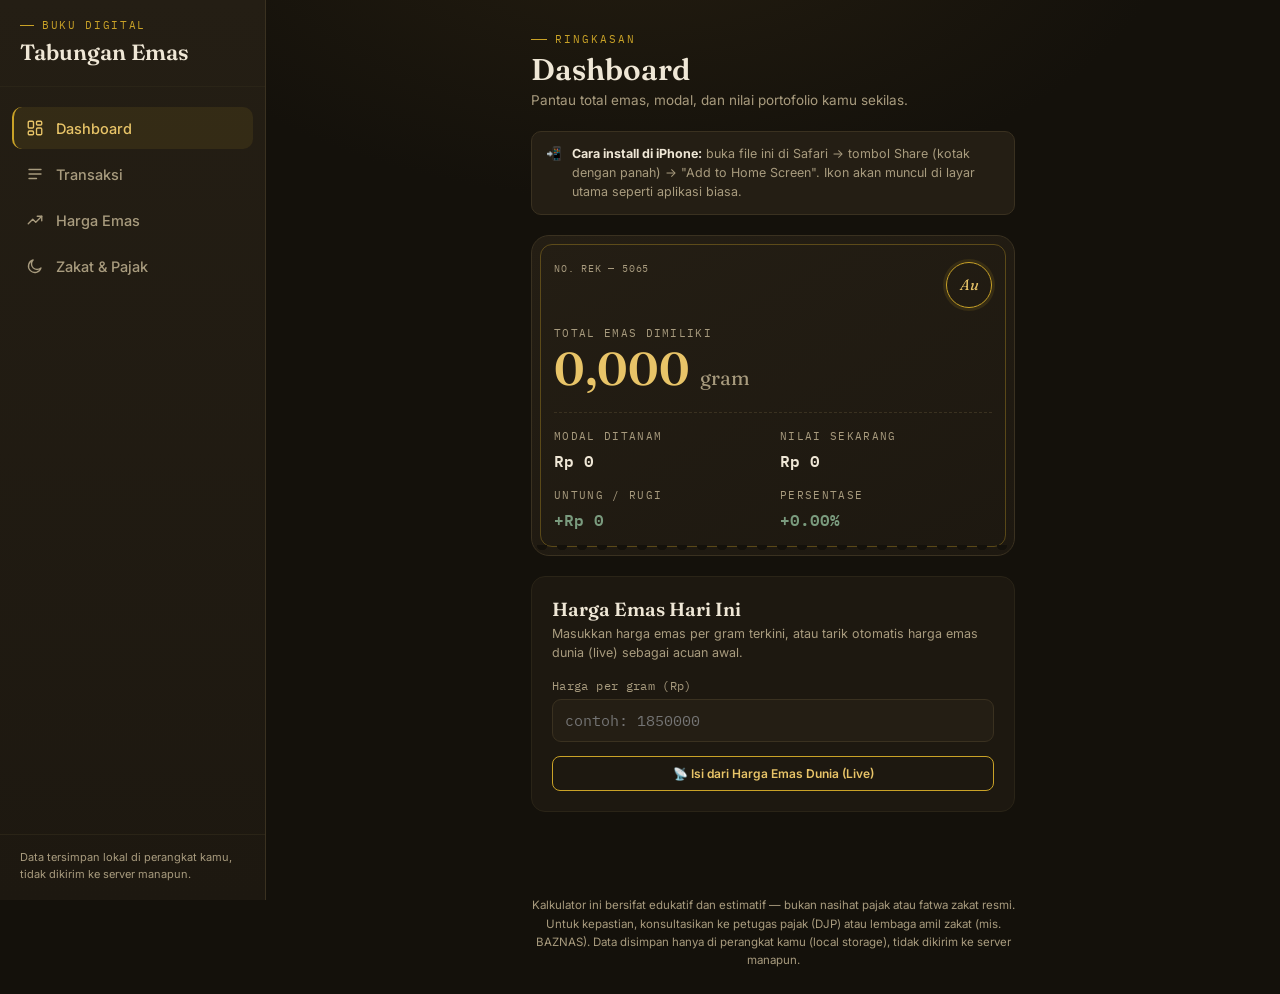
==== tabungan-emas (1).html @ e60c1286 "Add files via upload" ====
<!DOCTYPE html>
<html lang="id">
<head>
<meta charset="UTF-8">
<meta name="viewport" content="width=device-width, initial-scale=1, maximum-scale=1, viewport-fit=cover">
<meta name="apple-mobile-web-app-capable" content="yes">
<meta name="apple-mobile-web-app-status-bar-style" content="black-translucent">
<meta name="apple-mobile-web-app-title" content="Tabungan Emas">
<meta name="mobile-web-app-capable" content="yes">
<meta name="theme-color" content="#14110B">
<title>Buku Tabungan Emas</title>
<link rel="apple-touch-icon" href="data:image/svg+xml,%3Csvg xmlns='http://www.w3.org/2000/svg' viewBox='0 0 100 100'%3E%3Crect width='100' height='100' rx='22' fill='%2314110B'/%3E%3Ccircle cx='50' cy='50' r='30' fill='none' stroke='%23C9A227' stroke-width='4'/%3E%3Ctext x='50' y='60' font-size='34' text-anchor='middle' fill='%23E8C468' font-family='Georgia,serif'%3EAu%3C/text%3E%3C/svg%3E">
<link rel="preconnect" href="https://fonts.googleapis.com">
<link href="https://fonts.googleapis.com/css2?family=Fraunces:ital,opsz,wght@0,9..144,400;0,9..144,600;1,9..144,500&family=Inter:wght@400;500;600;700&family=IBM+Plex+Mono:wght@400;500;600&display=swap" rel="stylesheet">
<style>
  :root{
    --bg:#14110B;
    --bg-2:#0F0C08;
    --surface:#1D1810;
    --surface-2:#241E14;
    --border:#3A3120;
    --border-soft:#2A2417;
    --gold:#C9A227;
    --gold-bright:#E8C468;
    --ivory:#EFE7D6;
    --muted:#A89B7E;
    --green:#7A9B7E;
    --rust:#C06B4D;
    --radius:14px;
    --topbar-h:56px;
    --sidebar-w:266px;
  }
  *{box-sizing:border-box; -webkit-tap-highlight-color:transparent;}
  html,body{margin:0; padding:0;}
  body{
    background:
      radial-gradient(ellipse 900px 500px at 50% -10%, #241d10 0%, transparent 60%),
      var(--bg);
    color:var(--ivory);
    font-family:'Inter',-apple-system,sans-serif;
    min-height:100vh;
  }

  /* ---------- TOP BAR ---------- */
  .topbar{
    position:sticky; top:0; z-index:30;
    height:calc(var(--topbar-h) + env(safe-area-inset-top));
    padding-top:env(safe-area-inset-top);
    display:flex; align-items:center; gap:12px;
    padding-left:14px; padding-right:14px;
    background:rgba(20,17,11,.92);
    backdrop-filter:blur(10px);
    border-bottom:1px solid var(--border-soft);
  }
  .hamburger{
    width:38px; height:38px; border-radius:9px; border:1px solid var(--border);
    background:var(--surface); display:flex; align-items:center; justify-content:center;
    cursor:pointer; flex-shrink:0;
  }
  .hamburger svg{width:18px; height:18px; stroke:var(--gold-bright);}
  .topbar-title{font-family:'Fraunces',serif; font-weight:600; font-size:17px; color:var(--ivory);}
  .topbar-seal{
    margin-left:auto; width:30px; height:30px; border-radius:50%; border:1.5px solid var(--gold);
    display:flex; align-items:center; justify-content:center; font-family:'Fraunces',serif;
    font-style:italic; font-size:12px; color:var(--gold-bright); flex-shrink:0;
  }

  .storage-banner{
    display:none; font-size:11.5px; color:var(--rust); text-align:center; line-height:1.5;
    padding:8px 16px; background:rgba(192,107,77,.08); border-bottom:1px solid rgba(192,107,77,.25);
  }

  /* ---------- ADD TRANSACTION MODAL ---------- */
  .modal-backdrop{
    position:fixed; inset:0; background:rgba(0,0,0,.6); z-index:59;
    opacity:0; pointer-events:none; transition:opacity .25s;
  }
  .modal-backdrop.open{opacity:1; pointer-events:auto;}

  .modal-sheet{
    position:fixed; left:0; right:0; bottom:0; z-index:60; max-width:520px; margin:0 auto;
    background:linear-gradient(180deg, var(--surface-2), var(--surface));
    border:1px solid var(--border); border-bottom:none;
    border-top-left-radius:20px; border-top-right-radius:20px;
    max-height:88vh; overflow-y:auto;
    transform:translateY(100%);
    transition:transform .32s cubic-bezier(.4,0,.2,1);
    padding:8px 20px calc(22px + env(safe-area-inset-bottom));
  }
  .modal-sheet.open{transform:translateY(0);}
  .modal-handle{width:38px; height:4px; background:var(--border); border-radius:3px; margin:8px auto 14px;}
  .modal-header{display:flex; justify-content:space-between; align-items:center; margin-bottom:16px;}
  .modal-header h2{font-family:'Fraunces',serif; font-weight:600; font-size:19px; margin:0; color:var(--ivory);}
  .modal-close{
    width:32px; height:32px; border-radius:50%; border:1px solid var(--border);
    background:var(--surface); color:var(--muted); font-size:14px; cursor:pointer; flex-shrink:0;
  }

  @media(min-width:860px){
    .modal-sheet{
      left:50%; bottom:auto; top:50%; transform:translate(-50%,-45%); opacity:0; pointer-events:none;
      border-radius:18px; border-bottom:1px solid var(--border); width:480px; transition:transform .25s, opacity .25s;
    }
    .modal-sheet.open{transform:translate(-50%,-50%); opacity:1; pointer-events:auto;}
  }

  /* ---------- SIDEBAR ---------- */
  .backdrop{
    position:fixed; inset:0; background:rgba(0,0,0,.55); z-index:39;
    opacity:0; pointer-events:none; transition:opacity .25s;
  }
  .backdrop.open{opacity:1; pointer-events:auto;}

  .sidebar{
    position:fixed; top:0; bottom:0; left:0; width:var(--sidebar-w); z-index:40;
    background:linear-gradient(180deg, var(--surface-2), var(--surface));
    border-right:1px solid var(--border);
    transform:translateX(-100%);
    transition:transform .3s cubic-bezier(.4,0,.2,1);
    display:flex; flex-direction:column;
    padding-top:calc(18px + env(safe-area-inset-top));
    padding-bottom:calc(18px + env(safe-area-inset-bottom));
  }
  .sidebar.open{transform:translateX(0);}

  .sidebar-header{padding:0 20px 20px; border-bottom:1px solid var(--border-soft); margin-bottom:12px;}
  .sidebar-eyebrow{
    font-family:'IBM Plex Mono',monospace; font-size:10.5px; letter-spacing:.16em; text-transform:uppercase;
    color:var(--gold); display:flex; align-items:center; gap:8px; margin-bottom:6px;
  }
  .sidebar-eyebrow::before{content:''; width:14px; height:1px; background:var(--gold);}
  .sidebar-title{font-family:'Fraunces',serif; font-weight:600; font-size:22px; color:var(--ivory);}

  .menu{list-style:none; margin:0; padding:8px 12px; flex:1;}
  .menu-item{
    display:flex; align-items:center; gap:12px; padding:12px 12px; border-radius:10px;
    color:var(--muted); cursor:pointer; margin-bottom:4px; border-left:2px solid transparent;
    font-size:14.5px; font-weight:500;
  }
  .menu-item svg{width:18px; height:18px; stroke:currentColor; flex-shrink:0;}
  .menu-item:active{background:var(--surface);}
  .menu-item.active{
    color:var(--gold-bright); background:rgba(201,162,39,.1); border-left:2px solid var(--gold);
  }
  .sidebar-footer{padding:14px 20px 0; border-top:1px solid var(--border-soft); margin-top:8px;}
  .sidebar-footer p{font-size:11px; color:var(--muted); line-height:1.5; margin:0;}

  /* ---------- CONTENT ---------- */
  .content{max-width:520px; margin:0 auto; padding:22px 18px 60px;}
  .view{display:none;}
  .view.active{display:block; animation:fadeIn .25s ease;}
  @keyframes fadeIn{from{opacity:0; transform:translateY(4px);} to{opacity:1; transform:translateY(0);}}

  .view-eyebrow{
    font-family:'IBM Plex Mono',monospace; font-size:11px; letter-spacing:.18em; text-transform:uppercase;
    color:var(--gold); display:flex; align-items:center; gap:8px;
  }
  .view-eyebrow::before{content:''; width:16px; height:1px; background:var(--gold);}
  h1.title{
    font-family:'Fraunces',serif; font-weight:600; font-size:30px; line-height:1.08;
    margin:8px 0 4px; color:var(--ivory);
  }
  .subtitle{color:var(--muted); font-size:13.5px; margin:0 0 20px; line-height:1.5;}

  /* Certificate / signature element */
  .certificate{
    position:relative;
    background: linear-gradient(155deg, var(--surface-2), var(--surface));
    border:1px solid var(--border);
    border-radius:18px;
    padding:26px 22px 22px;
    margin-bottom:20px;
    overflow:hidden;
  }
  .certificate::before{
    content:'';
    position:absolute; inset:8px;
    border:1px solid rgba(201,162,39,.35);
    border-radius:12px;
    pointer-events:none;
  }
  .cert-perf{
    position:absolute; left:0; right:0; bottom:0; height:10px;
    background-image: radial-gradient(circle at 10px 0, var(--bg) 5px, transparent 5.5px);
    background-size: 20px 10px;
    background-repeat: repeat-x;
  }
  .cert-row{display:flex; justify-content:space-between; align-items:flex-start; gap:10px;}
  .cert-id{font-family:'IBM Plex Mono',monospace; font-size:10px; color:var(--muted); letter-spacing:.08em;}
  .cert-seal{
    width:46px; height:46px; border-radius:50%;
    border:1.5px solid var(--gold);
    display:flex; align-items:center; justify-content:center;
    font-family:'Fraunces',serif; font-style:italic; color:var(--gold-bright); font-size:15px;
    flex-shrink:0;
    box-shadow: 0 0 0 3px rgba(201,162,39,.12);
  }
  .cert-main{margin-top:18px;}
  .cert-label{font-size:11px; text-transform:uppercase; letter-spacing:.12em; color:var(--muted); font-family:'IBM Plex Mono',monospace;}
  .cert-gram{
    font-family:'Fraunces',serif; font-weight:600; font-size:46px; color:var(--gold-bright);
    line-height:1; margin:6px 0 2px;
  }
  .cert-gram span{font-size:20px; color:var(--muted); font-weight:400;}
  .cert-grid{display:grid; grid-template-columns:1fr 1fr; gap:14px; margin-top:20px; padding-top:16px; border-top:1px dashed var(--border);}
  .cert-metric .cert-label{margin-bottom:4px;}
  .cert-value{font-family:'IBM Plex Mono',monospace; font-size:16px; font-weight:600; color:var(--ivory);}
  .cert-value.pos{color:var(--green);}
  .cert-value.neg{color:var(--rust);}

  .card{
    background:var(--surface);
    border:1px solid var(--border-soft);
    border-radius:var(--radius);
    padding:20px;
    margin-bottom:16px;
  }
  .card h2{
    font-family:'Fraunces',serif; font-weight:600; font-size:19px; margin:0 0 4px; color:var(--ivory);
  }
  .card .hint{font-size:12.5px; color:var(--muted); margin:0 0 16px; line-height:1.5;}

  label{display:block; font-size:12px; color:var(--muted); margin-bottom:6px; font-family:'IBM Plex Mono',monospace; letter-spacing:.03em;}
  input[type=number], input[type=date], select{
    width:100%; background:var(--surface-2); border:1px solid var(--border);
    color:var(--ivory); padding:11px 12px; border-radius:9px; font-size:15px;
    font-family:'IBM Plex Mono',monospace; margin-bottom:14px;
  }
  input:focus, select:focus{outline:2px solid var(--gold); outline-offset:1px; border-color:var(--gold);}

  .seg{display:flex; background:var(--surface-2); border:1px solid var(--border); border-radius:9px; padding:3px; margin-bottom:14px;}
  .seg button{
    flex:1; background:transparent; border:none; color:var(--muted); padding:9px 4px;
    font-family:'Inter'; font-size:13px; font-weight:600; border-radius:6px; cursor:pointer;
  }
  .seg button.active{background:var(--gold); color:var(--bg-2);}

  .row2{display:grid; grid-template-columns:1fr 1fr; gap:12px;}

  .checkrow{display:flex; align-items:center; gap:10px; margin-bottom:12px;}
  .checkrow input[type=checkbox]{width:18px; height:18px; accent-color:var(--gold); margin:0;}
  .checkrow label{margin:0; color:var(--ivory); font-family:'Inter'; font-size:13.5px;}

  .btn{
    width:100%; background:var(--gold); color:var(--bg-2); border:none; padding:13px;
    border-radius:9px; font-weight:700; font-size:14.5px; cursor:pointer; font-family:'Inter';
    letter-spacing:.02em;
  }
  .btn:active{background:var(--gold-bright);}
  .btn-ghost{
    background:transparent; border:1px solid var(--border); color:var(--muted);
  }

  .tax-note{
    background:rgba(192,107,77,.08); border:1px solid rgba(192,107,77,.25);
    border-radius:9px; padding:10px 12px; font-size:12px; color:var(--rust); line-height:1.5; margin-top:6px;
  }

  /* Quick links (harga emas) */
  .quicklinks{display:flex; flex-wrap:wrap; gap:8px;}
  .quicklink{
    display:inline-block; text-decoration:none; font-size:12.5px; font-weight:600;
    color:var(--gold-bright); background:var(--surface-2); border:1px solid var(--border);
    padding:9px 13px; border-radius:20px;
  }
  .quicklink:active{background:var(--border);}

  /* Price board */
  .price-row{
    border:1px solid var(--border-soft); border-radius:12px; padding:14px; margin-bottom:12px;
    background:var(--surface-2);
  }
  .price-row-top{display:flex; justify-content:space-between; align-items:center; margin-bottom:12px;}
  .price-brand{font-family:'Fraunces',serif; font-weight:600; font-size:16px; color:var(--ivory);}
  .price-updated{font-size:10.5px; color:var(--muted); font-family:'IBM Plex Mono',monospace; margin-top:2px;}
  .price-del{background:none; border:none; color:var(--muted); font-size:15px; cursor:pointer; padding:2px 4px;}
  .price-grid{display:grid; grid-template-columns:1fr 1fr; gap:10px; margin-bottom:0;}
  .price-grid input{margin-bottom:0;}
  .price-actions{margin-top:10px; display:flex; gap:8px;}
  .btn-small{
    flex:1; background:transparent; border:1px solid var(--gold); color:var(--gold-bright);
    padding:9px 8px; border-radius:8px; font-size:12px; font-weight:600; cursor:pointer; font-family:'Inter';
    white-space:nowrap;
  }
  .btn-small:active{background:rgba(201,162,39,.12);}

  .live-price-row{display:flex; justify-content:space-between; align-items:center; gap:12px;}
  .live-price-value{font-family:'IBM Plex Mono',monospace; font-weight:600; font-size:24px; color:var(--gold-bright); margin:4px 0 2px;}

  /* Denomination table (Galeri24 live) */
  .denom-row{
    display:flex; justify-content:space-between; align-items:center;
    padding:11px 0; border-bottom:1px solid var(--border-soft); gap:10px;
  }
  .denom-row:last-child{border-bottom:none;}
  .denom-weight{
    font-family:'IBM Plex Mono',monospace; font-weight:600; font-size:13px; color:var(--gold-bright);
    background:var(--surface-2); border:1px solid var(--border); border-radius:7px;
    padding:5px 9px; flex-shrink:0; min-width:52px; text-align:center;
  }
  .denom-prices{flex:1; min-width:0;}
  .denom-jual{font-size:13.5px; color:var(--ivory); font-family:'IBM Plex Mono',monospace;}
  .denom-buyback{font-size:11px; color:var(--muted); font-family:'IBM Plex Mono',monospace; margin-top:1px;}
  .denom-out{font-size:12px; color:var(--muted); font-style:italic;}
  .denom-use{
    flex-shrink:0; background:transparent; border:1px solid var(--gold); color:var(--gold-bright);
    padding:7px 10px; border-radius:7px; font-size:11.5px; font-weight:600; cursor:pointer; font-family:'Inter';
  }
  .denom-use:active{background:rgba(201,162,39,.12);}

  /* Zakat */
  .nisab-bar{height:8px; background:var(--surface-2); border-radius:6px; overflow:hidden; margin:10px 0 8px; border:1px solid var(--border);}
  .nisab-fill{height:100%; background:linear-gradient(90deg, var(--gold), var(--gold-bright)); transition:width .4s;}
  .zakat-status{
    display:flex; align-items:center; gap:10px; padding:14px; border-radius:10px; margin-top:14px;
  }
  .zakat-status.due{background:rgba(122,155,126,.1); border:1px solid rgba(122,155,126,.3);}
  .zakat-status.wait{background:var(--surface-2); border:1px solid var(--border);}
  .zakat-dot{width:9px; height:9px; border-radius:50%; flex-shrink:0;}
  .zakat-status.due .zakat-dot{background:var(--green);}
  .zakat-status.wait .zakat-dot{background:var(--muted);}
  .zakat-text{font-size:13px; line-height:1.5;}
  .zakat-amount{font-family:'IBM Plex Mono',monospace; font-weight:600; color:var(--green); font-size:17px; margin-top:2px;}

  /* Pajak quick calc */
  .tax-result{
    display:flex; justify-content:space-between; align-items:center; margin-top:14px;
    padding:14px; border-radius:10px; background:var(--surface-2); border:1px solid var(--border);
  }
  .tax-result .cert-label{margin-bottom:4px;}
  .tax-result-amount{font-family:'IBM Plex Mono',monospace; font-weight:600; font-size:18px; color:var(--gold-bright);}
  .info-list{margin:0; padding-left:18px; font-size:12.5px; color:var(--muted); line-height:1.7;}

  /* History */
  .tx{display:flex; justify-content:space-between; align-items:center; padding:12px 0; border-bottom:1px solid var(--border-soft);}
  .tx:last-child{border-bottom:none;}
  .tx-left{display:flex; flex-direction:column; gap:2px;}
  .tx-type{font-size:13px; font-weight:600;}
  .tx-type.beli{color:var(--gold-bright);}
  .tx-type.jual{color:var(--rust);}
  .tx-date{font-size:11px; color:var(--muted); font-family:'IBM Plex Mono',monospace;}
  .tx-right{text-align:right; display:flex; align-items:center; gap:10px;}
  .tx-gram{font-family:'IBM Plex Mono',monospace; font-size:13.5px;}
  .tx-del{background:none; border:none; color:var(--muted); font-size:16px; cursor:pointer; padding:4px;}
  .empty{color:var(--muted); font-size:13px; text-align:center; padding:20px 0;}

  footer.legal{max-width:520px; margin:0 auto; padding:8px 18px 24px; color:var(--muted); font-size:11.5px; line-height:1.6; text-align:center;}

  .install-tip{
    display:flex; gap:10px; align-items:flex-start; background:var(--surface-2);
    border:1px solid var(--border); border-radius:10px; padding:12px 14px; margin-bottom:20px;
    font-size:12.5px; color:var(--muted); line-height:1.55;
  }
  .install-tip b{color:var(--ivory);}

  @media(min-width:860px){
    .hamburger{display:none;}
    .backdrop{display:none;}
    .sidebar{transform:translateX(0); position:sticky; top:0; height:100vh;}
    body{display:flex;}
    .app-main{flex:1; display:flex; flex-direction:column; min-width:0;}
    .topbar{display:none;}
    .content{padding-top:32px;}
  }
</style>
</head>
<body>

  <div class="backdrop" id="backdrop"></div>

  <div class="modal-backdrop" id="txModalBackdrop"></div>
  <div class="modal-sheet" id="txModal">
    <div class="modal-handle"></div>
    <div class="modal-header">
      <h2>Tambah Transaksi</h2>
      <button class="modal-close" id="btnCloseModal" aria-label="Tutup">✕</button>
    </div>
    <div class="modal-body">
      <div class="seg" id="segType">
        <button type="button" class="active" data-val="beli">Beli</button>
        <button type="button" data-val="jual">Jual</button>
      </div>

      <label for="txDate">Tanggal</label>
      <input type="date" id="txDate">

      <div class="seg" id="segMode">
        <button type="button" class="active" data-val="rupiah">Input Nominal (Rp)</button>
        <button type="button" data-val="gram">Input Gram</button>
      </div>

      <div id="modeRupiah">
        <div class="row2">
          <div>
            <label for="nominalRp">Nominal (Rp)</label>
            <input type="number" id="nominalRp" placeholder="500000" inputmode="numeric">
          </div>
          <div>
            <label for="hargaBeli1">Harga/gram (Rp)</label>
            <input type="number" id="hargaBeli1" placeholder="1850000" inputmode="numeric">
          </div>
        </div>
      </div>
      <div id="modeGram" style="display:none;">
        <div class="row2">
          <div>
            <label for="gramInput">Jumlah (gram)</label>
            <input type="number" id="gramInput" placeholder="0.5" step="0.001" inputmode="decimal">
          </div>
          <div>
            <label for="hargaBeli2">Harga/gram (Rp)</label>
            <input type="number" id="hargaBeli2" placeholder="1850000" inputmode="numeric">
          </div>
        </div>
      </div>

      <div class="checkrow">
        <input type="checkbox" id="applyTax">
        <label for="applyTax">Kenakan estimasi PPh Pasal 22 (beli emas batangan dari produsen)</label>
      </div>
      <div id="taxOptions" style="display:none;">
        <div class="seg" id="segNpwp">
          <button type="button" class="active" data-val="ya">Punya NPWP (0,25%)</button>
          <button type="button" data-val="tidak">Tanpa NPWP (0,45%)</button>
        </div>
        <div class="tax-note">Estimasi saja. PPh 22 umumnya berlaku untuk pembelian emas batangan langsung dari badan usaha produsen/penambang (mis. Antam) dan bisa dikreditkan di SPT Tahunan bila kamu wajib pajak. Aplikasi tabungan emas digital (Pegadaian, marketplace, dll) punya skema harga yang mungkin berbeda — cek syarat &amp; ketentuan penyedia masing-masing.</div>
      </div>

      <button class="btn" id="btnAdd" style="margin-top:6px;">Simpan Transaksi</button>
      <p id="formMsg" style="display:none; font-size:12px; color:var(--rust); margin:10px 0 0; text-align:center;"></p>
    </div>
  </div>

  <nav class="sidebar" id="sidebar">
    <div class="sidebar-header">
      <div class="sidebar-eyebrow">Buku Digital</div>
      <div class="sidebar-title">Tabungan Emas</div>
    </div>
    <ul class="menu" id="menu">
      <li class="menu-item active" data-view="dashboard">
        <svg viewBox="0 0 24 24" fill="none" stroke-width="1.8" stroke-linecap="round" stroke-linejoin="round"><rect x="3" y="3" width="7" height="9" rx="1.5"/><rect x="14" y="3" width="7" height="5" rx="1.5"/><rect x="14" y="12" width="7" height="9" rx="1.5"/><rect x="3" y="16" width="7" height="5" rx="1.5"/></svg>
        <span>Dashboard</span>
      </li>
      <li class="menu-item" data-view="riwayat">
        <svg viewBox="0 0 24 24" fill="none" stroke-width="1.8" stroke-linecap="round" stroke-linejoin="round"><path d="M4 6h16M4 12h16M4 18h10"/></svg>
        <span>Transaksi</span>
      </li>
      <li class="menu-item" data-view="harga">
        <svg viewBox="0 0 24 24" fill="none" stroke-width="1.8" stroke-linecap="round" stroke-linejoin="round"><path d="M3 17l6-6 4 4 8-8"/><path d="M15 7h6v6"/></svg>
        <span>Harga Emas</span>
      </li>
      <li class="menu-item" data-view="zakat">
        <svg viewBox="0 0 24 24" fill="none" stroke-width="1.8" stroke-linecap="round" stroke-linejoin="round"><path d="M20 14.5A8.5 8.5 0 1 1 9.5 4a7 7 0 0 0 10.5 10.5Z"/></svg>
        <span>Zakat &amp; Pajak</span>
      </li>
    </ul>
    <div class="sidebar-footer">
      <p>Data tersimpan lokal di perangkat kamu, tidak dikirim ke server manapun.</p>
    </div>
  </nav>

  <div class="app-main">
    <div class="topbar">
      <div class="hamburger" id="btnHamburger">
        <svg viewBox="0 0 24 24" fill="none" stroke-width="2" stroke-linecap="round"><path d="M4 7h16M4 12h16M4 17h16"/></svg>
      </div>
      <div class="topbar-title" id="topbarTitle">Dashboard</div>
      <div class="topbar-seal">Au</div>
    </div>

    <div class="storage-banner" id="storageWarning">
      ⚠️ Penyimpanan otomatis tidak tersedia di tampilan ini. Data akan hilang saat halaman ditutup — buka file lewat Safari langsung (bukan preview chat) supaya data tersimpan permanen.
    </div>

    <div class="content">

      <!-- ============ DASHBOARD ============ -->
      <section class="view active" data-view="dashboard">
        <div class="view-eyebrow">Ringkasan</div>
        <h1 class="title">Dashboard</h1>
        <p class="subtitle">Pantau total emas, modal, dan nilai portofolio kamu sekilas.</p>

        <div class="install-tip" id="installTip">
          <span>📲</span>
          <div><b>Cara install di iPhone:</b> buka file ini di Safari → tombol Share (kotak dengan panah) → "Add to Home Screen". Ikon akan muncul di layar utama seperti aplikasi biasa.</div>
        </div>

        <div class="certificate">
          <div class="cert-row">
            <div><div class="cert-id" id="certId">NO. REK — 0000</div></div>
            <div class="cert-seal">Au</div>
          </div>
          <div class="cert-main">
            <div class="cert-label">Total Emas Dimiliki</div>
            <div class="cert-gram" id="totalGram">0,000 <span>gram</span></div>
          </div>
          <div class="cert-grid">
            <div class="cert-metric">
              <div class="cert-label">Modal Ditanam</div>
              <div class="cert-value" id="totalModal">Rp 0</div>
            </div>
            <div class="cert-metric">
              <div class="cert-label">Nilai Sekarang</div>
              <div class="cert-value" id="totalNilai">Rp 0</div>
            </div>
            <div class="cert-metric">
              <div class="cert-label">Untung / Rugi</div>
              <div class="cert-value" id="untungRugi">Rp 0</div>
            </div>
            <div class="cert-metric">
              <div class="cert-label">Persentase</div>
              <div class="cert-value" id="persenUR">0%</div>
            </div>
          </div>
          <div class="cert-perf"></div>
        </div>

        <div class="card">
          <h2>Harga Emas Hari Ini</h2>
          <p class="hint">Masukkan harga emas per gram terkini, atau tarik otomatis harga emas dunia (live) sebagai acuan awal.</p>
          <label for="hargaSekarang">Harga per gram (Rp)</label>
          <input type="number" id="hargaSekarang" placeholder="contoh: 1850000" inputmode="numeric">
          <button class="btn-small" id="btnUseLiveDashboard" style="width:100%;">📡 Isi dari Harga Emas Dunia (Live)</button>
        </div>
      </section>

      <!-- ============ RIWAYAT TRANSAKSI ============ -->
      <section class="view" data-view="riwayat">
        <div class="view-eyebrow">Jejak Rekam</div>
        <h1 class="title">Transaksi</h1>
        <p class="subtitle">Semua catatan beli dan jual emas kamu, terurut dari yang terbaru.</p>

        <button class="btn" id="btnOpenAddModal" style="margin-bottom:16px;">+ Tambah Transaksi</button>

        <div class="card">
          <div id="txList"><div class="empty">Belum ada transaksi tersimpan.</div></div>
        </div>

        <button class="btn btn-ghost" id="btnReset">Hapus Semua Data</button>
      </section>

      <!-- ============ HARGA EMAS ============ -->
      <section class="view" data-view="harga">
        <div class="view-eyebrow">Pantau Pasar</div>
        <h1 class="title">Harga Emas</h1>
        <p class="subtitle">Papan harga per merek yang kamu perbarui sendiri, plus tautan cepat ke sumber resmi untuk cek angka terbaru.</p>

        <div class="install-tip" id="liveInfoTip">
          <span>📡</span>
          <div>Harga emas <b>dunia</b> (spot internasional) ditarik otomatis lewat internet dan dikonversi ke Rupiah pakai kurs terkini. Ini beda dengan harga retail Antam/UBS/Galeri24/dll yang punya tambahan ongkos cetak &amp; margin toko — jadi harga per merek di bawah tetap perlu kamu cocokkan manual dari tautan resmi.</div>
        </div>

        <div class="card">
          <h2>Harga Emas Dunia <span style="color:var(--green); font-size:11px; font-family:'IBM Plex Mono',monospace; vertical-align:middle;">● LIVE</span></h2>
          <p class="hint">Spot XAU/USD dikonversi ke Rupiah per gram, ditarik otomatis dari internet.</p>
          <div class="live-price-row">
            <div>
              <div class="cert-label">Estimasi per gram (24K)</div>
              <div class="live-price-value" id="liveSpotIdr">—</div>
              <div class="price-updated" id="liveSpotMeta">Belum ditarik</div>
            </div>
            <button class="btn-small" id="btnRefreshLive" style="flex:none; width:auto; padding:9px 14px;">🔄 Tarik Ulang</button>
          </div>
          <p id="liveSpotError" style="display:none; font-size:12px; color:var(--rust); margin-top:10px; line-height:1.5;"></p>
        </div>

        <div class="card">
          <h2>Sumber Harga Resmi</h2>
          <p class="hint">Buka di Safari untuk melihat harga retail terbaru per merek hari ini.</p>
          <div class="quicklinks">
            <a class="quicklink" href="https://www.logammulia.com/id/harga-emas-hari-ini" target="_blank" rel="noopener">Logam Mulia (Antam) ↗</a>
            <a class="quicklink" href="https://galeri24.co.id/harga-emas" target="_blank" rel="noopener">Galeri 24 &amp; UBS ↗</a>
            <a class="quicklink" href="https://lotusarchi.com/" target="_blank" rel="noopener">Lotus Archi ↗</a>
          </div>
        </div>

        <div class="card">
          <h2>Papan Harga Galeri 24 <span style="color:var(--green); font-size:11px; font-family:'IBM Plex Mono',monospace; vertical-align:middle;">● LIVE</span></h2>
          <p class="hint">Harga jual &amp; buyback per denominasi berat, ditarik otomatis dari galeri24.co.id (lewat API pihak ketiga <em>logam-mulia-api</em>, disalurkan lewat CORS proxy publik karena API tersebut belum mendukung akses langsung dari browser).</p>

          <div class="row2" style="margin-bottom:4px;">
            <div>
              <label for="galeriBrandSelect">Merek</label>
              <select id="galeriBrandSelect"></select>
            </div>
            <div style="display:flex; align-items:flex-end; gap:8px; margin-bottom:14px;">
              <button class="btn-small" id="btnRefreshGaleri" style="flex:1;">🔄 Tarik Ulang</button>
            </div>
          </div>
          <div class="price-updated" id="galeriMeta" style="margin-bottom:12px;">Belum ditarik</div>

          <div id="galeriTable"></div>
          <p id="galeriError" style="display:none; font-size:12px; color:var(--rust); margin-top:10px; line-height:1.5;"></p>
        </div>

        <div class="card">
          <h2>Merek Tambahan (Manual)</h2>
          <p class="hint">Untuk merek yang belum ada di papan live di atas. Isi harga jual &amp; buyback per gram sendiri. "Isi dari Harga Dunia" memberi angka awal dari harga spot live; "Pakai di Dashboard" memakai harga merek itu sebagai acuan nilai portofolio kamu.</p>
          <div id="priceBoard"></div>

          <div class="row2" style="margin-top:4px;">
            <div>
              <label for="newBrandName">Tambah merek lain</label>
              <input type="text" id="newBrandName" placeholder="mis. Semar, King Halim">
            </div>
            <div style="display:flex; align-items:flex-end;">
              <button class="btn btn-ghost" id="btnAddBrand" style="margin-bottom:14px;">+ Tambah</button>
            </div>
          </div>
        </div>
      </section>

      <!-- ============ ZAKAT & PAJAK ============ -->
      <section class="view" data-view="zakat">
        <div class="view-eyebrow">Kewajiban</div>
        <h1 class="title">Zakat &amp; Pajak</h1>
        <p class="subtitle">Estimasi zakat emas dan pajak pembelian, dihitung dari data tabungan kamu.</p>

        <div class="card">
          <h2>Zakat Emas</h2>
          <p class="hint">Nisab 85 gram emas murni, kadar 2,5%, wajib jika kepemilikan sudah mencapai nisab dan tersimpan genap 1 tahun (haul).</p>

          <div class="checkrow">
            <input type="checkbox" id="perhiasanDipakai">
            <label for="perhiasanDipakai">Emas ini perhiasan yang dipakai sehari-hari (bukan simpanan/investasi)</label>
          </div>

          <label>Progres menuju nisab (85 gram)</label>
          <div class="nisab-bar"><div class="nisab-fill" id="nisabFill" style="width:0%"></div></div>
          <div style="display:flex; justify-content:space-between; font-size:11.5px; color:var(--muted); font-family:'IBM Plex Mono',monospace;">
            <span id="nisabCurrent">0 g</span>
            <span>85 g</span>
          </div>

          <div class="zakat-status wait" id="zakatStatus">
            <div class="zakat-dot"></div>
            <div class="zakat-text" id="zakatText">Belum ada data transaksi.</div>
          </div>
        </div>

        <div class="card">
          <h2>Kalkulator Cepat Pajak</h2>
          <p class="hint">Estimasi PPh Pasal 22 untuk satu transaksi pembelian emas batangan, tanpa perlu menyimpannya sebagai catatan.</p>

          <label for="taxCalcNominal">Nominal pembelian (Rp)</label>
          <input type="number" id="taxCalcNominal" placeholder="1000000" inputmode="numeric">

          <div class="seg" id="segTaxCalc">
            <button type="button" class="active" data-val="ya">Punya NPWP (0,25%)</button>
            <button type="button" data-val="tidak">Tanpa NPWP (0,45%)</button>
          </div>

          <div class="tax-result">
            <div>
              <div class="cert-label">Estimasi PPh 22</div>
              <div class="tax-result-amount" id="taxCalcResult">Rp 0</div>
            </div>
          </div>

          <p class="hint" style="margin:16px 0 8px;">Beberapa hal penting seputar pajak emas:</p>
          <ul class="info-list">
            <li>PPh 22 dipungut oleh badan usaha produsen/penambang saat penjualan emas batangan.</li>
            <li>Tarif 0,25% berlaku bagi pembeli ber-NPWP, 0,45% bagi yang tidak ber-NPWP.</li>
            <li>Pajak ini umumnya bisa dikreditkan dalam SPT Tahunan bagi wajib pajak orang pribadi.</li>
            <li>Emas perhiasan dan platform tabungan emas digital dapat memiliki skema pajak berbeda.</li>
          </ul>
        </div>
      </section>

    </div>

    <footer class="legal">
      Kalkulator ini bersifat edukatif dan estimatif — bukan nasihat pajak atau fatwa zakat resmi.
      Untuk kepastian, konsultasikan ke petugas pajak (DJP) atau lembaga amil zakat (mis. BAZNAS).
      Data disimpan hanya di perangkat kamu (local storage), tidak dikirim ke server manapun.
    </footer>
  </div>

<script>
(function(){
  const $ = id => document.getElementById(id);
  const fmtRp = n => 'Rp ' + Math.round(n).toLocaleString('id-ID');
  const fmtGram = n => n.toLocaleString('id-ID',{minimumFractionDigits:3, maximumFractionDigits:3});
  const todayISO = () => new Date().toISOString().slice(0,10);

  $('txDate').value = todayISO();
  $('certId').textContent = 'NO. REK — ' + Math.floor(1000+Math.random()*9000);

  /* ---------- Sidebar / navigation ---------- */
  const menuLabels = {dashboard:'Dashboard', riwayat:'Transaksi', harga:'Harga Emas', zakat:'Zakat & Pajak'};
  const sidebar = $('sidebar');
  const backdrop = $('backdrop');

  function openSidebar(){ sidebar.classList.add('open'); backdrop.classList.add('open'); }
  function closeSidebar(){ sidebar.classList.remove('open'); backdrop.classList.remove('open'); }

  $('btnHamburger').addEventListener('click', ()=>{
    sidebar.classList.contains('open') ? closeSidebar() : openSidebar();
  });
  backdrop.addEventListener('click', closeSidebar);

  /* ---------- Add-transaction modal ---------- */
  const txModal = $('txModal');
  const txModalBackdrop = $('txModalBackdrop');

  function openTxModal(){
    txModal.classList.add('open');
    txModalBackdrop.classList.add('open');
  }
  function closeTxModal(){
    txModal.classList.remove('open');
    txModalBackdrop.classList.remove('open');
  }
  txModalBackdrop.addEventListener('click', closeTxModal);
  $('btnCloseModal').addEventListener('click', closeTxModal);
  $('btnOpenAddModal').addEventListener('click', openTxModal);

  function switchView(view){
    document.querySelectorAll('.view').forEach(v=> v.classList.toggle('active', v.dataset.view===view));
    document.querySelectorAll('.menu-item').forEach(m=> m.classList.toggle('active', m.dataset.view===view));
    $('topbarTitle').textContent = menuLabels[view] || 'Dashboard';
    closeSidebar();
    window.scrollTo(0,0);
  }
  document.querySelectorAll('.menu-item').forEach(item=>{
    item.addEventListener('click', ()=> switchView(item.dataset.view));
  });

  /* ---------- Storage (safe) ---------- */
  const STORAGE_KEY = 'emasTransactions_v1';
  let storageOK = true;

  function loadState(){
    try{
      const raw = localStorage.getItem(STORAGE_KEY);
      return raw ? JSON.parse(raw) : [];
    }catch(e){
      storageOK = false;
      return [];
    }
  }

  let state = loadState();
  let txType = 'beli';
  let mode = 'rupiah';
  let npwp = 'ya';
  let taxCalcNpwp = 'ya';

  function save(){
    try{
      localStorage.setItem(STORAGE_KEY, JSON.stringify(state));
    }catch(e){
      storageOK = false;
    }
    render();
  }

  /* ---------- Gold price board (per brand) ---------- */
  const PRICE_KEY = 'emasHargaMerek_v2';
  const defaultBrands = ['Antam', 'UBS', 'Galeri 24', 'Lotus Archi'];

  function loadPrices(){
    try{
      const raw = localStorage.getItem(PRICE_KEY);
      if(raw) return JSON.parse(raw);
    }catch(e){ storageOK = false; }
    return defaultBrands.map(nama=>({id: nama.toLowerCase().replace(/\s+/g,'-'), nama, jual:null, buyback:null, updatedAt:null}));
  }

  let prices = loadPrices();

  function savePrices(){
    try{
      localStorage.setItem(PRICE_KEY, JSON.stringify(prices));
    }catch(e){
      storageOK = false;
    }
    renderPrices();
  }

  function renderPrices(){
    const board = $('priceBoard');
    if(prices.length===0){
      board.innerHTML = '<div class="empty">Belum ada merek. Tambahkan lewat form di bawah.</div>';
      return;
    }
    board.innerHTML = prices.map(p=>`
      <div class="price-row">
        <div class="price-row-top">
          <div>
            <div class="price-brand">${p.nama}</div>
            <div class="price-updated">${p.updatedAt ? 'Diperbarui ' + new Date(p.updatedAt).toLocaleString('id-ID',{dateStyle:'medium', timeStyle:'short'}) : 'Belum pernah diperbarui'}</div>
          </div>
          <button class="price-del" data-id="${p.id}" aria-label="Hapus merek">✕</button>
        </div>
        <div class="price-grid">
          <div>
            <label>Harga Jual/gram</label>
            <input type="number" inputmode="numeric" placeholder="1850000" data-id="${p.id}" data-field="jual" value="${p.jual ?? ''}">
          </div>
          <div>
            <label>Harga Buyback/gram</label>
            <input type="number" inputmode="numeric" placeholder="1700000" data-id="${p.id}" data-field="buyback" value="${p.buyback ?? ''}">
          </div>
        </div>
        <div class="price-actions">
          <button class="btn-small" data-fill="${p.id}">Isi dari Harga Dunia</button>
          <button class="btn-small" data-use="${p.id}">Pakai di Dashboard</button>
        </div>
      </div>
    `).join('');

    board.querySelectorAll('input[data-field]').forEach(inp=>{
      inp.addEventListener('change', ()=>{
        const item = prices.find(p=> p.id === inp.dataset.id);
        if(!item) return;
        item[inp.dataset.field] = inp.value ? parseFloat(inp.value) : null;
        item.updatedAt = new Date().toISOString();
        savePrices();
      });
    });
    board.querySelectorAll('.price-del').forEach(btn=>{
      btn.addEventListener('click', ()=>{
        prices = prices.filter(p=> p.id !== btn.dataset.id);
        savePrices();
      });
    });
    board.querySelectorAll('[data-use]').forEach(btn=>{
      btn.addEventListener('click', ()=>{
        const item = prices.find(p=> p.id === btn.dataset.use);
        if(!item || !item.jual){ return; }
        $('hargaSekarang').value = item.jual;
        render();
        switchView('dashboard');
      });
    });
    board.querySelectorAll('[data-fill]').forEach(btn=>{
      btn.addEventListener('click', ()=>{
        if(!liveGold){ fetchLiveGold(()=> btn.click()); return; }
        const item = prices.find(p=> p.id === btn.dataset.fill);
        if(!item) return;
        item.jual = Math.round(liveGold.idrPerGram);
        item.updatedAt = new Date().toISOString();
        savePrices();
      });
    });
  }

  $('btnAddBrand').addEventListener('click', ()=>{
    const nameInput = $('newBrandName');
    const nama = nameInput.value.trim();
    if(!nama) return;
    const id = nama.toLowerCase().replace(/\s+/g,'-') + '-' + Date.now();
    prices.push({id, nama, jual:null, buyback:null, updatedAt:null});
    nameInput.value = '';
    savePrices();
  });

  /* ---------- Live world gold price (auto, via internet) ---------- */
  const GRAM_PER_TROY_OZ = 31.1034768;
  let liveGold = null;      // {xauUsd, usdIdr, idrPerGram, updatedAt}
  let liveFetching = false;

  function renderLiveGold(errMsg){
    const valEl = $('liveSpotIdr');
    const metaEl = $('liveSpotMeta');
    const errEl = $('liveSpotError');
    const btn = $('btnRefreshLive');
    if(!valEl) return; // view not in DOM yet, ignore

    btn.textContent = liveFetching ? 'Menarik…' : '🔄 Tarik Ulang';
    btn.disabled = liveFetching;

    if(liveGold){
      valEl.textContent = fmtRp(liveGold.idrPerGram);
      metaEl.textContent = 'Diperbarui ' + new Date(liveGold.updatedAt).toLocaleString('id-ID',{dateStyle:'medium', timeStyle:'short'}) + ' · kurs 1 USD ≈ ' + fmtRp(liveGold.usdIdr);
    } else {
      valEl.textContent = '—';
      metaEl.textContent = liveFetching ? 'Menarik data dari internet…' : 'Belum ditarik';
    }

    if(errMsg){
      errEl.textContent = errMsg;
      errEl.style.display = 'block';
    } else {
      errEl.style.display = 'none';
    }
  }

  async function fetchLiveGold(onDone){
    if(liveFetching) return;
    liveFetching = true;
    renderLiveGold();

    let xauUsd, usdIdr;
    let goldError = null, fxError = null;

    const controller = new AbortController();
    const timeout = setTimeout(()=> controller.abort(), 10000);

    try{
      const goldRes = await fetch('https://api.gold-api.com/price/XAU', {signal: controller.signal});
      if(!goldRes.ok) throw new Error('status ' + goldRes.status);
      const goldData = await goldRes.json();
      xauUsd = goldData?.price;
      if(!xauUsd) throw new Error('format tidak dikenali');
    }catch(e){
      goldError = e;
    }

    try{
      const fxRes = await fetch('https://open.er-api.com/v6/latest/USD', {signal: controller.signal});
      if(!fxRes.ok) throw new Error('status ' + fxRes.status);
      const fxData = await fxRes.json();
      usdIdr = fxData?.rates?.IDR;
      if(!usdIdr) throw new Error('format tidak dikenali');
    }catch(e){
      fxError = e;
    }

    clearTimeout(timeout);
    liveFetching = false;

    if(xauUsd && usdIdr){
      liveGold = {
        xauUsd, usdIdr,
        idrPerGram: (xauUsd / GRAM_PER_TROY_OZ) * usdIdr,
        updatedAt: new Date().toISOString()
      };
      renderLiveGold();
    } else {
      const parts = [];
      if(goldError) parts.push('harga emas (gold-api.com)');
      if(fxError) parts.push('kurs USD→IDR (open.er-api.com)');
      let msg = 'Gagal menarik ' + parts.join(' dan ') + '. ';
      if(controller.signal.aborted){
        msg = 'Waktu tunggu habis — cek koneksi internet kamu lalu tap "Tarik Ulang". ';
      } else {
        msg += 'Kemungkinan browser/koneksi kamu memblokir permintaan ke server ini (coba buka DevTools → tab Console/Network untuk detail error), atau server sedang bermasalah. ';
      }
      msg += 'Kamu tetap bisa isi harga manual di papan di bawah.';
      renderLiveGold(msg);
    }
    if(onDone) onDone();
  }

  const btnRefreshLive = $('btnRefreshLive');
  if(btnRefreshLive) btnRefreshLive.addEventListener('click', ()=> fetchLiveGold());

  const btnUseLiveDashboard = $('btnUseLiveDashboard');
  if(btnUseLiveDashboard){
    btnUseLiveDashboard.addEventListener('click', ()=>{
      if(!liveGold){
        fetchLiveGold(()=>{
          if(liveGold){ $('hargaSekarang').value = Math.round(liveGold.idrPerGram); render(); }
        });
        return;
      }
      $('hargaSekarang').value = Math.round(liveGold.idrPerGram);
      render();
    });
  }

  /* ---------- Galeri24 live price board (per denomination) ---------- */
  const GALERI_CACHE_KEY = 'emasGaleriLive_v2';
  const GALERI_BRAND_ORDER = ['GALERI 24','ANTAM','UBS','ANTAM MULIA RETRO','ANTAM NON PEGADAIAN','LOTUS ARCHI','DINAR G24'];

  function loadGaleriCache(){
    try{
      const raw = localStorage.getItem(GALERI_CACHE_KEY);
      return raw ? JSON.parse(raw) : null;
    }catch(e){ return null; }
  }
  function saveGaleriCache(){
    try{ localStorage.setItem(GALERI_CACHE_KEY, JSON.stringify(galeriLive)); }catch(e){}
  }

  let galeriLive = loadGaleriCache();
  let galeriFetching = false;
  let selectedGaleriBrand = null;

  function sortBrandNames(names){
    return names.sort((a,b)=>{
      const ia = GALERI_BRAND_ORDER.indexOf(a);
      const ib = GALERI_BRAND_ORDER.indexOf(b);
      if(ia===-1 && ib===-1) return a.localeCompare(b);
      if(ia===-1) return 1;
      if(ib===-1) return -1;
      return ia-ib;
    });
  }

  function populateGaleriBrandSelect(){
    const sel = $('galeriBrandSelect');
    if(!galeriLive || !galeriLive.brands){ sel.innerHTML = '<option>—</option>'; return; }
    const names = sortBrandNames(Object.keys(galeriLive.brands));
    if(!selectedGaleriBrand || !names.includes(selectedGaleriBrand)){
      selectedGaleriBrand = names[0];
    }
    sel.innerHTML = names.map(n=> `<option value="${n}" ${n===selectedGaleriBrand?'selected':''}>${n}</option>`).join('');
  }

  function renderGaleriTable(){
    const box = $('galeriTable');
    const metaEl = $('galeriMeta');
    const btn = $('btnRefreshGaleri');

    btn.textContent = galeriFetching ? 'Menarik…' : '🔄 Tarik Ulang';
    btn.disabled = galeriFetching;

    if(!galeriLive || !galeriLive.brands){
      box.innerHTML = '<div class="empty">Belum ada data. Tap "Tarik Ulang".</div>';
      metaEl.textContent = galeriFetching ? 'Menarik data dari internet…' : 'Belum ditarik';
      return;
    }

    metaEl.textContent = 'Data per ' + galeriLive.recordedDate + ' · ditarik ' +
      new Date(galeriLive.fetchedAt).toLocaleString('id-ID',{dateStyle:'medium', timeStyle:'short'});

    const rows = (galeriLive.brands[selectedGaleriBrand] || []).filter(r=> r.sell>0 || r.buyback>0);
    if(rows.length===0){
      box.innerHTML = '<div class="empty">Tidak ada data denominasi untuk merek ini saat ini.</div>';
      return;
    }

    box.innerHTML = rows.map(r=>{
      const canUse = r.sell>0;
      return `
        <div class="denom-row">
          <div class="denom-weight">${r.weight} g</div>
          <div class="denom-prices">
            ${r.sell>0 ? `<div class="denom-jual">${fmtRp(r.sell)}</div>` : `<div class="denom-out">Stok kosong</div>`}
            ${r.buyback>0 ? `<div class="denom-buyback">Buyback ${fmtRp(r.buyback)}</div>` : ''}
          </div>
          ${canUse ? `<button class="denom-use" data-weight="${r.weight}">Pakai</button>` : ''}
        </div>
      `;
    }).join('');

    box.querySelectorAll('.denom-use').forEach(useBtn=>{
      useBtn.addEventListener('click', ()=>{
        const w = parseFloat(useBtn.dataset.weight);
        const row = (galeriLive.brands[selectedGaleriBrand] || []).find(r=> r.weight === w);
        if(!row || !row.sell) return;
        $('hargaSekarang').value = Math.round(row.sell / row.weight);
        render();
        switchView('dashboard');
      });
    });
  }

  const GALERI_TARGET_URL = 'https://logam-mulia-api.iamutaki.workers.dev/api/prices/galeri24';
  const CORS_PROXIES = [
    (url)=> 'https://api.allorigins.win/raw?url=' + encodeURIComponent(url),
    (url)=> 'https://api.codetabs.com/v1/proxy/?quest=' + encodeURIComponent(url)
  ];

  async function fetchJsonViaProxies(targetUrl, signal){
    let lastErr;
    for(const buildUrl of CORS_PROXIES){
      try{
        const res = await fetch(buildUrl(targetUrl), {signal});
        if(!res.ok) throw new Error('status ' + res.status);
        return await res.json();
      }catch(e){
        lastErr = e;
      }
    }
    throw lastErr || new Error('Semua proxy gagal');
  }

  async function fetchGaleriLive(){
    if(galeriFetching) return;
    galeriFetching = true;
    renderGaleriTable();

    const errEl = $('galeriError');
    try{
      const controller = new AbortController();
      const timeout = setTimeout(()=> controller.abort(), 15000);
      const json = await fetchJsonViaProxies(GALERI_TARGET_URL, controller.signal);
      clearTimeout(timeout);
      if(!json.success || !Array.isArray(json.data)) throw new Error('format tidak dikenali');

      const brands = {};
      let recordedDate = '';
      json.data.forEach(item=>{
        const name = item.materialType;
        if(!brands[name]) brands[name] = [];
        brands[name].push({weight: item.weight, sell: item.sellPrice, buyback: item.buybackPrice});
        recordedDate = item.recordedDate || recordedDate;
      });
      Object.keys(brands).forEach(k=> brands[k].sort((a,b)=> a.weight-b.weight));

      galeriLive = {brands, recordedDate, fetchedAt: new Date().toISOString()};
      saveGaleriCache();
      errEl.style.display = 'none';
    }catch(e){
      const msg = e.name === 'AbortError'
        ? 'Waktu tunggu habis — cek koneksi internet, lalu tap "Tarik Ulang" lagi.'
        : 'Server sumber data atau proxy-nya sedang sibuk/dibatasi. ' + (galeriLive ? 'Menampilkan data tersimpan terakhir — coba "Tarik Ulang" beberapa saat lagi.' : 'Coba lagi dalam beberapa menit, atau isi manual di kartu bawah.');
      errEl.textContent = msg;
      errEl.style.display = 'block';
    }

    galeriFetching = false;
    populateGaleriBrandSelect();
    renderGaleriTable();
  }

  $('galeriBrandSelect').addEventListener('change', (e)=>{
    selectedGaleriBrand = e.target.value;
    renderGaleriTable();
  });
  $('btnRefreshGaleri').addEventListener('click', fetchGaleriLive);

  function seg(id, onChange){
    const el = $(id);
    el.querySelectorAll('button').forEach(btn=>{
      btn.addEventListener('click', ()=>{
        el.querySelectorAll('button').forEach(b=>b.classList.remove('active'));
        btn.classList.add('active');
        onChange(btn.dataset.val);
      });
    });
  }
  seg('segType', v=> txType = v);
  seg('segMode', v=>{
    mode = v;
    $('modeRupiah').style.display = v==='rupiah' ? 'block':'none';
    $('modeGram').style.display = v==='gram' ? 'block':'none';
  });
  seg('segNpwp', v=> npwp = v);
  seg('segTaxCalc', v=>{ taxCalcNpwp = v; renderTaxCalc(); });

  $('applyTax').addEventListener('change', e=>{
    $('taxOptions').style.display = e.target.checked ? 'block':'none';
  });

  function showFormMsg(msg){
    const el = $('formMsg');
    el.textContent = msg;
    el.style.display = msg ? 'block' : 'none';
  }

  $('btnAdd').addEventListener('click', ()=>{
    showFormMsg('');
    const date = $('txDate').value || todayISO();
    let gram, hargaPerGram, nominal;

    if(mode==='rupiah'){
      nominal = parseFloat($('nominalRp').value);
      hargaPerGram = parseFloat($('hargaBeli1').value);
      if(!nominal || !hargaPerGram){ showFormMsg('Isi nominal dan harga per gram dulu ya.'); return; }
      gram = nominal / hargaPerGram;
    } else {
      gram = parseFloat($('gramInput').value);
      hargaPerGram = parseFloat($('hargaBeli2').value);
      if(!gram || !hargaPerGram){ showFormMsg('Isi jumlah gram dan harga per gram dulu ya.'); return; }
      nominal = gram * hargaPerGram;
    }

    let taxAmount = 0, taxRate = 0;
    if($('applyTax').checked && txType==='beli'){
      taxRate = npwp==='ya' ? 0.0025 : 0.0045;
      taxAmount = nominal * taxRate;
    }

    state.push({
      id: Date.now(),
      date, type: txType, gram, hargaPerGram, nominal,
      taxRate, taxAmount
    });
    state.sort((a,b)=> new Date(a.date) - new Date(b.date));
    save();

    $('nominalRp').value=''; $('gramInput').value='';
    closeTxModal();
    switchView('riwayat');
  });

  let resetArmed = false;
  const btnReset = $('btnReset');
  btnReset.addEventListener('click', ()=>{
    if(!resetArmed){
      resetArmed = true;
      btnReset.textContent = 'Yakin? Tap sekali lagi untuk hapus';
      btnReset.style.color = 'var(--rust)';
      btnReset.style.borderColor = 'var(--rust)';
      setTimeout(()=>{
        resetArmed = false;
        btnReset.textContent = 'Hapus Semua Data';
        btnReset.style.color = '';
        btnReset.style.borderColor = '';
      }, 3000);
      return;
    }
    resetArmed = false;
    btnReset.textContent = 'Hapus Semua Data';
    btnReset.style.color = '';
    btnReset.style.borderColor = '';
    state = [];
    save();
  });

  function computeTotals(){
    let totalGram=0, totalModal=0;
    state.forEach(t=>{
      if(t.type==='beli'){ totalGram += t.gram; totalModal += t.nominal + t.taxAmount; }
      else { totalGram -= t.gram; totalModal -= t.nominal; }
    });
    return {totalGram: Math.max(totalGram,0), totalModal: Math.max(totalModal,0)};
  }

  function renderTaxCalc(){
    const nominal = parseFloat($('taxCalcNominal').value) || 0;
    const rate = taxCalcNpwp==='ya' ? 0.0025 : 0.0045;
    $('taxCalcResult').textContent = fmtRp(nominal * rate);
  }
  $('taxCalcNominal').addEventListener('input', renderTaxCalc);

  function render(){
    const harga = parseFloat($('hargaSekarang').value) || 0;
    const {totalGram, totalModal} = computeTotals();
    const nilaiSekarang = totalGram * harga;
    const untungRugi = nilaiSekarang - totalModal;
    const persen = totalModal>0 ? (untungRugi/totalModal*100) : 0;

    $('totalGram').innerHTML = fmtGram(totalGram) + ' <span>gram</span>';
    $('totalModal').textContent = fmtRp(totalModal);
    $('totalNilai').textContent = fmtRp(nilaiSekarang);
    const urEl = $('untungRugi'); const pEl = $('persenUR');
    urEl.textContent = (untungRugi>=0?'+':'') + fmtRp(untungRugi);
    pEl.textContent = (persen>=0?'+':'') + persen.toFixed(2) + '%';
    [urEl,pEl].forEach(el=>{
      el.classList.remove('pos','neg');
      el.classList.add(untungRugi>=0 ? 'pos':'neg');
    });

    // Zakat
    const nisabGram = 85;
    const pct = Math.min(totalGram/nisabGram*100, 100);
    $('nisabFill').style.width = pct+'%';
    $('nisabCurrent').textContent = fmtGram(totalGram)+' g';

    const statusEl = $('zakatStatus'); const textEl = $('zakatText');
    const isPerhiasan = $('perhiasanDipakai').checked;

    if(state.length===0){
      statusEl.className='zakat-status wait';
      textEl.innerHTML = 'Belum ada data transaksi.';
    } else {
      const firstDate = new Date(state.find(t=>t.type==='beli')?.date || state[0].date);
      const days = Math.floor((new Date() - firstDate) / 86400000);
      const haulDone = days >= 354;

      if(isPerhiasan){
        statusEl.className='zakat-status wait';
        textEl.innerHTML = 'Ditandai sebagai perhiasan yang dipakai. Sebagian ulama tidak mewajibkan zakat untuk perhiasan yang dipakai wajar sehari-hari — namun ini termasuk masalah khilafiyah. Disarankan konsultasi ke ustadz/lembaga amil zakat terpercaya.';
      } else if(totalGram >= nisabGram && haulDone){
        const zakatAmount = nilaiSekarang * 0.025;
        statusEl.className='zakat-status due';
        textEl.innerHTML = 'Sudah mencapai nisab &amp; haul (' + days + ' hari sejak simpanan pertama). Estimasi zakat wajib (2,5%):<div class="zakat-amount">' + fmtRp(zakatAmount) + '</div>';
      } else if(totalGram >= nisabGram){
        statusEl.className='zakat-status wait';
        textEl.innerHTML = 'Sudah mencapai nisab (85 gram), tapi haul (1 tahun kepemilikan) belum genap. Baru ' + days + ' dari ~354 hari.';
      } else {
        statusEl.className='zakat-status wait';
        textEl.innerHTML = 'Belum mencapai nisab 85 gram. Kurang ' + fmtGram(nisabGram-totalGram) + ' gram lagi.';
      }
    }

    // History
    const listEl = $('txList');
    if(state.length===0){
      listEl.innerHTML = '<div class="empty">Belum ada transaksi tersimpan.</div>';
    } else {
      listEl.innerHTML = [...state].reverse().map(t=>`
        <div class="tx">
          <div class="tx-left">
            <span class="tx-type ${t.type}">${t.type==='beli'?'Beli':'Jual'}</span>
            <span class="tx-date">${new Date(t.date).toLocaleDateString('id-ID',{day:'2-digit',month:'short',year:'numeric'})} · ${fmtRp(t.hargaPerGram)}/g${t.taxAmount>0?' · pajak '+fmtRp(t.taxAmount):''}</span>
          </div>
          <div class="tx-right">
            <span class="tx-gram">${fmtGram(t.gram)} g</span>
            <button class="tx-del" data-id="${t.id}">✕</button>
          </div>
        </div>
      `).join('');
      listEl.querySelectorAll('.tx-del').forEach(btn=>{
        btn.addEventListener('click', ()=>{
          state = state.filter(t=> t.id !== parseInt(btn.dataset.id));
          save();
        });
      });
    }
  }

  $('hargaSekarang').addEventListener('input', render);
  $('perhiasanDipakai').addEventListener('change', render);

  render();
  renderTaxCalc();
  renderPrices();
  renderLiveGold();
  fetchLiveGold();
  populateGaleriBrandSelect();
  renderGaleriTable();
  fetchGaleriLive();

  if(!storageOK){
    $('storageWarning').style.display = 'block';
  }

  try{
    if(window.navigator.standalone){ $('installTip').style.display='none'; }
  }catch(e){}
})();
</script>
</body>
</html>
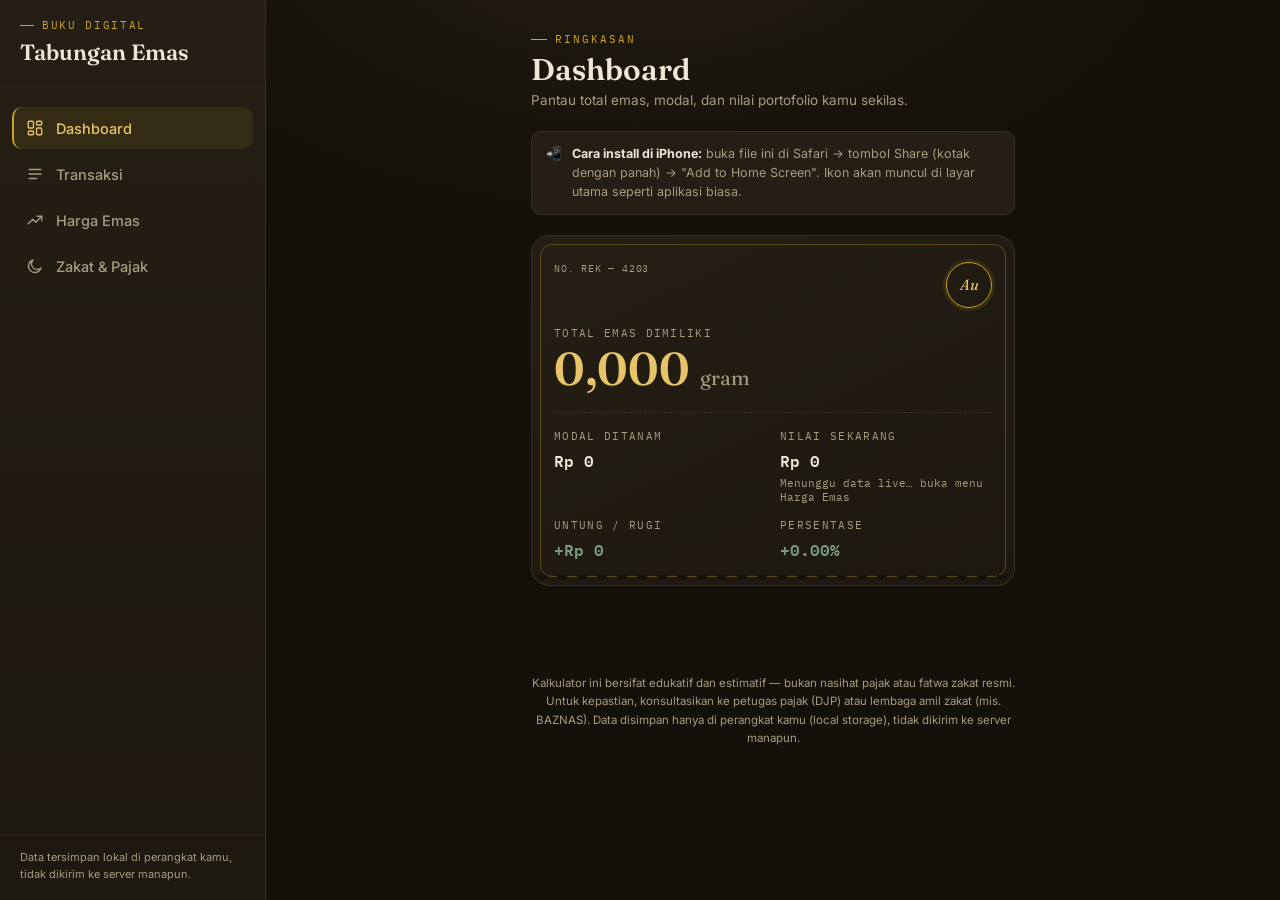
==== commit e6311ca9: "Add files via upload" ====
--- a/tabungan-emas (1).html
+++ b/tabungan-emas (1).html
@@ -256,26 +256,8 @@
     border-radius:9px; padding:10px 12px; font-size:12px; color:var(--rust); line-height:1.5; margin-top:6px;
   }
 
-  /* Quick links (harga emas) */
-  .quicklinks{display:flex; flex-wrap:wrap; gap:8px;}
-  .quicklink{
-    display:inline-block; text-decoration:none; font-size:12.5px; font-weight:600;
-    color:var(--gold-bright); background:var(--surface-2); border:1px solid var(--border);
-    padding:9px 13px; border-radius:20px;
-  }
-  .quicklink:active{background:var(--border);}
-
   /* Price board */
-  .price-row{
-    border:1px solid var(--border-soft); border-radius:12px; padding:14px; margin-bottom:12px;
-    background:var(--surface-2);
-  }
-  .price-row-top{display:flex; justify-content:space-between; align-items:center; margin-bottom:12px;}
-  .price-brand{font-family:'Fraunces',serif; font-weight:600; font-size:16px; color:var(--ivory);}
   .price-updated{font-size:10.5px; color:var(--muted); font-family:'IBM Plex Mono',monospace; margin-top:2px;}
-  .price-del{background:none; border:none; color:var(--muted); font-size:15px; cursor:pointer; padding:2px 4px;}
-  .price-grid{display:grid; grid-template-columns:1fr 1fr; gap:10px; margin-bottom:0;}
-  .price-grid input{margin-bottom:0;}
   .price-actions{margin-top:10px; display:flex; gap:8px;}
   .btn-small{
     flex:1; background:transparent; border:1px solid var(--gold); color:var(--gold-bright);
@@ -381,38 +363,27 @@
         <button type="button" data-val="jual">Jual</button>
       </div>
 
+      <label for="txBrandSelect">Merek Emas</label>
+      <select id="txBrandSelect">
+        <option value="manual">Manual (isi sendiri)</option>
+      </select>
+
       <label for="txDate">Tanggal</label>
       <input type="date" id="txDate">
 
-      <div class="seg" id="segMode">
-        <button type="button" class="active" data-val="rupiah">Input Nominal (Rp)</button>
-        <button type="button" data-val="gram">Input Gram</button>
-      </div>
-
-      <div id="modeRupiah">
-        <div class="row2">
-          <div>
-            <label for="nominalRp">Nominal (Rp)</label>
-            <input type="number" id="nominalRp" placeholder="500000" inputmode="numeric">
-          </div>
-          <div>
-            <label for="hargaBeli1">Harga/gram (Rp)</label>
-            <input type="number" id="hargaBeli1" placeholder="1850000" inputmode="numeric">
-          </div>
+      <div class="row2">
+        <div>
+          <label for="gramInput" id="gramLabel">Jumlah (gram)</label>
+          <input type="number" id="gramInput" placeholder="0.5" step="0.001" inputmode="decimal">
+          <select id="gramSelect" style="display:none;"></select>
+        </div>
+        <div>
+          <label for="hargaPerGram">Harga/gram (Rp)</label>
+          <input type="text" id="hargaPerGram" placeholder="1.850.000" inputmode="numeric">
         </div>
       </div>
-      <div id="modeGram" style="display:none;">
-        <div class="row2">
-          <div>
-            <label for="gramInput">Jumlah (gram)</label>
-            <input type="number" id="gramInput" placeholder="0.5" step="0.001" inputmode="decimal">
-          </div>
-          <div>
-            <label for="hargaBeli2">Harga/gram (Rp)</label>
-            <input type="number" id="hargaBeli2" placeholder="1850000" inputmode="numeric">
-          </div>
-        </div>
-      </div>
+      <p id="txHargaNote" style="display:none; font-size:11.5px; color:var(--muted); margin:-8px 0 14px; line-height:1.5;"></p>
+      <p id="txTotalPreview" style="display:none; font-size:13px; color:var(--gold-bright); margin:-8px 0 16px; font-family:'IBM Plex Mono',monospace;"></p>
 
       <div class="checkrow">
         <input type="checkbox" id="applyTax">
@@ -502,6 +473,7 @@
             <div class="cert-metric">
               <div class="cert-label">Nilai Sekarang</div>
               <div class="cert-value" id="totalNilai">Rp 0</div>
+              <div class="price-updated" id="nilaiSekarangSource">Menunggu data live…</div>
             </div>
             <div class="cert-metric">
               <div class="cert-label">Untung / Rugi</div>
@@ -513,14 +485,6 @@
             </div>
           </div>
           <div class="cert-perf"></div>
-        </div>
-
-        <div class="card">
-          <h2>Harga Emas Hari Ini</h2>
-          <p class="hint">Masukkan harga emas per gram terkini, atau tarik otomatis harga emas dunia (live) sebagai acuan awal.</p>
-          <label for="hargaSekarang">Harga per gram (Rp)</label>
-          <input type="number" id="hargaSekarang" placeholder="contoh: 1850000" inputmode="numeric">
-          <button class="btn-small" id="btnUseLiveDashboard" style="width:100%;">📡 Isi dari Harga Emas Dunia (Live)</button>
         </div>
       </section>
 
@@ -565,16 +529,6 @@
         </div>
 
         <div class="card">
-          <h2>Sumber Harga Resmi</h2>
-          <p class="hint">Buka di Safari untuk melihat harga retail terbaru per merek hari ini.</p>
-          <div class="quicklinks">
-            <a class="quicklink" href="https://www.logammulia.com/id/harga-emas-hari-ini" target="_blank" rel="noopener">Logam Mulia (Antam) ↗</a>
-            <a class="quicklink" href="https://galeri24.co.id/harga-emas" target="_blank" rel="noopener">Galeri 24 &amp; UBS ↗</a>
-            <a class="quicklink" href="https://lotusarchi.com/" target="_blank" rel="noopener">Lotus Archi ↗</a>
-          </div>
-        </div>
-
-        <div class="card">
           <h2>Papan Harga Galeri 24 <span style="color:var(--green); font-size:11px; font-family:'IBM Plex Mono',monospace; vertical-align:middle;">● LIVE</span></h2>
           <p class="hint">Harga jual &amp; buyback per denominasi berat, ditarik otomatis dari galeri24.co.id (lewat API pihak ketiga <em>logam-mulia-api</em>, disalurkan lewat CORS proxy publik karena API tersebut belum mendukung akses langsung dari browser).</p>
 
@@ -592,22 +546,6 @@
           <div id="galeriTable"></div>
           <p id="galeriError" style="display:none; font-size:12px; color:var(--rust); margin-top:10px; line-height:1.5;"></p>
         </div>
-
-        <div class="card">
-          <h2>Merek Tambahan (Manual)</h2>
-          <p class="hint">Untuk merek yang belum ada di papan live di atas. Isi harga jual &amp; buyback per gram sendiri. "Isi dari Harga Dunia" memberi angka awal dari harga spot live; "Pakai di Dashboard" memakai harga merek itu sebagai acuan nilai portofolio kamu.</p>
-          <div id="priceBoard"></div>
-
-          <div class="row2" style="margin-top:4px;">
-            <div>
-              <label for="newBrandName">Tambah merek lain</label>
-              <input type="text" id="newBrandName" placeholder="mis. Semar, King Halim">
-            </div>
-            <div style="display:flex; align-items:flex-end;">
-              <button class="btn btn-ghost" id="btnAddBrand" style="margin-bottom:14px;">+ Tambah</button>
-            </div>
-          </div>
-        </div>
       </section>
 
       <!-- ============ ZAKAT & PAJAK ============ -->
@@ -643,7 +581,7 @@
           <p class="hint">Estimasi PPh Pasal 22 untuk satu transaksi pembelian emas batangan, tanpa perlu menyimpannya sebagai catatan.</p>
 
           <label for="taxCalcNominal">Nominal pembelian (Rp)</label>
-          <input type="number" id="taxCalcNominal" placeholder="1000000" inputmode="numeric">
+          <input type="text" id="taxCalcNominal" placeholder="1.000.000" inputmode="numeric">
 
           <div class="seg" id="segTaxCalc">
             <button type="button" class="active" data-val="ya">Punya NPWP (0,25%)</button>
@@ -683,6 +621,28 @@
   const fmtGram = n => n.toLocaleString('id-ID',{minimumFractionDigits:3, maximumFractionDigits:3});
   const todayISO = () => new Date().toISOString().slice(0,10);
 
+  function parseRupiah(str){
+    if(!str) return 0;
+    const digits = String(str).replace(/[^0-9]/g, '');
+    return digits ? parseInt(digits, 10) : 0;
+  }
+  function getRupiahValue(id){
+    return parseRupiah($(id).value);
+  }
+  function setRupiahValue(id, num){
+    $(id).value = num ? Math.round(num).toLocaleString('id-ID') : '';
+  }
+  function attachRupiahFormatting(id){
+    const el = $(id);
+    el.addEventListener('input', ()=>{
+      const cursorFromEnd = el.value.length - el.selectionStart;
+      const raw = parseRupiah(el.value);
+      el.value = raw ? raw.toLocaleString('id-ID') : '';
+      const newPos = Math.max(el.value.length - cursorFromEnd, 0);
+      el.setSelectionRange(newPos, newPos);
+    });
+  }
+
   $('txDate').value = todayISO();
   $('certId').textContent = 'NO. REK — ' + Math.floor(1000+Math.random()*9000);
 
@@ -742,7 +702,6 @@
 
   let state = loadState();
   let txType = 'beli';
-  let mode = 'rupiah';
   let npwp = 'ya';
   let taxCalcNpwp = 'ya';
 
@@ -754,107 +713,6 @@
     }
     render();
   }
-
-  /* ---------- Gold price board (per brand) ---------- */
-  const PRICE_KEY = 'emasHargaMerek_v2';
-  const defaultBrands = ['Antam', 'UBS', 'Galeri 24', 'Lotus Archi'];
-
-  function loadPrices(){
-    try{
-      const raw = localStorage.getItem(PRICE_KEY);
-      if(raw) return JSON.parse(raw);
-    }catch(e){ storageOK = false; }
-    return defaultBrands.map(nama=>({id: nama.toLowerCase().replace(/\s+/g,'-'), nama, jual:null, buyback:null, updatedAt:null}));
-  }
-
-  let prices = loadPrices();
-
-  function savePrices(){
-    try{
-      localStorage.setItem(PRICE_KEY, JSON.stringify(prices));
-    }catch(e){
-      storageOK = false;
-    }
-    renderPrices();
-  }
-
-  function renderPrices(){
-    const board = $('priceBoard');
-    if(prices.length===0){
-      board.innerHTML = '<div class="empty">Belum ada merek. Tambahkan lewat form di bawah.</div>';
-      return;
-    }
-    board.innerHTML = prices.map(p=>`
-      <div class="price-row">
-        <div class="price-row-top">
-          <div>
-            <div class="price-brand">${p.nama}</div>
-            <div class="price-updated">${p.updatedAt ? 'Diperbarui ' + new Date(p.updatedAt).toLocaleString('id-ID',{dateStyle:'medium', timeStyle:'short'}) : 'Belum pernah diperbarui'}</div>
-          </div>
-          <button class="price-del" data-id="${p.id}" aria-label="Hapus merek">✕</button>
-        </div>
-        <div class="price-grid">
-          <div>
-            <label>Harga Jual/gram</label>
-            <input type="number" inputmode="numeric" placeholder="1850000" data-id="${p.id}" data-field="jual" value="${p.jual ?? ''}">
-          </div>
-          <div>
-            <label>Harga Buyback/gram</label>
-            <input type="number" inputmode="numeric" placeholder="1700000" data-id="${p.id}" data-field="buyback" value="${p.buyback ?? ''}">
-          </div>
-        </div>
-        <div class="price-actions">
-          <button class="btn-small" data-fill="${p.id}">Isi dari Harga Dunia</button>
-          <button class="btn-small" data-use="${p.id}">Pakai di Dashboard</button>
-        </div>
-      </div>
-    `).join('');
-
-    board.querySelectorAll('input[data-field]').forEach(inp=>{
-      inp.addEventListener('change', ()=>{
-        const item = prices.find(p=> p.id === inp.dataset.id);
-        if(!item) return;
-        item[inp.dataset.field] = inp.value ? parseFloat(inp.value) : null;
-        item.updatedAt = new Date().toISOString();
-        savePrices();
-      });
-    });
-    board.querySelectorAll('.price-del').forEach(btn=>{
-      btn.addEventListener('click', ()=>{
-        prices = prices.filter(p=> p.id !== btn.dataset.id);
-        savePrices();
-      });
-    });
-    board.querySelectorAll('[data-use]').forEach(btn=>{
-      btn.addEventListener('click', ()=>{
-        const item = prices.find(p=> p.id === btn.dataset.use);
-        if(!item || !item.jual){ return; }
-        $('hargaSekarang').value = item.jual;
-        render();
-        switchView('dashboard');
-      });
-    });
-    board.querySelectorAll('[data-fill]').forEach(btn=>{
-      btn.addEventListener('click', ()=>{
-        if(!liveGold){ fetchLiveGold(()=> btn.click()); return; }
-        const item = prices.find(p=> p.id === btn.dataset.fill);
-        if(!item) return;
-        item.jual = Math.round(liveGold.idrPerGram);
-        item.updatedAt = new Date().toISOString();
-        savePrices();
-      });
-    });
-  }
-
-  $('btnAddBrand').addEventListener('click', ()=>{
-    const nameInput = $('newBrandName');
-    const nama = nameInput.value.trim();
-    if(!nama) return;
-    const id = nama.toLowerCase().replace(/\s+/g,'-') + '-' + Date.now();
-    prices.push({id, nama, jual:null, buyback:null, updatedAt:null});
-    nameInput.value = '';
-    savePrices();
-  });
 
   /* ---------- Live world gold price (auto, via internet) ---------- */
   const GRAM_PER_TROY_OZ = 31.1034768;
@@ -947,18 +805,60 @@
   const btnRefreshLive = $('btnRefreshLive');
   if(btnRefreshLive) btnRefreshLive.addEventListener('click', ()=> fetchLiveGold());
 
-  const btnUseLiveDashboard = $('btnUseLiveDashboard');
-  if(btnUseLiveDashboard){
-    btnUseLiveDashboard.addEventListener('click', ()=>{
-      if(!liveGold){
-        fetchLiveGold(()=>{
-          if(liveGold){ $('hargaSekarang').value = Math.round(liveGold.idrPerGram); render(); }
-        });
-        return;
+  /* ---------- Dashboard valuation reference (brand + weight from Galeri24 board) ---------- */
+  const DASHBOARD_REF_KEY = 'emasDashboardRef_v1';
+
+  function loadDashboardRef(){
+    try{
+      const raw = localStorage.getItem(DASHBOARD_REF_KEY);
+      if(raw) return JSON.parse(raw);
+    }catch(e){}
+    return { brand: 'GALERI 24', weight: 1 };
+  }
+  let dashboardRef = loadDashboardRef();
+
+  function setDashboardRef(brand, weight){
+    dashboardRef = { brand, weight };
+    try{ localStorage.setItem(DASHBOARD_REF_KEY, JSON.stringify(dashboardRef)); }catch(e){}
+  }
+
+  function getReferenceGaleriPrice(){
+    if(!galeriLive || !galeriLive.brands) return null;
+
+    const tryBrand = (brandName, weight)=>{
+      const data = galeriLive.brands[brandName];
+      if(!data) return null;
+      const row = data.find(r=> r.weight === weight && r.sell > 0);
+      return row ? row : null;
+    };
+
+    let row = tryBrand(dashboardRef.brand, dashboardRef.weight);
+    let brandUsed = dashboardRef.brand, weightUsed = dashboardRef.weight;
+
+    // fallback: same brand, any weight with stock
+    if(!row && galeriLive.brands[dashboardRef.brand]){
+      const withStock = galeriLive.brands[dashboardRef.brand].filter(r=> r.sell>0);
+      if(withStock.length){ row = withStock[0]; weightUsed = row.weight; }
+    }
+    // fallback: default GALERI 24 @1g
+    if(!row){
+      row = tryBrand('GALERI 24', 1);
+      if(row){ brandUsed = 'GALERI 24'; weightUsed = 1; }
+    }
+    // fallback: any brand/weight with stock at all
+    if(!row){
+      for(const [name, data] of Object.entries(galeriLive.brands)){
+        const withStock = data.filter(r=> r.sell>0);
+        if(withStock.length){ row = withStock[0]; brandUsed = name; weightUsed = row.weight; break; }
       }
-      $('hargaSekarang').value = Math.round(liveGold.idrPerGram);
-      render();
-    });
+    }
+    if(!row) return null;
+    return {
+      perGram: row.sell / weightUsed,
+      brand: brandUsed,
+      weight: weightUsed,
+      recordedDate: galeriLive.recordedDate
+    };
   }
 
   /* ---------- Galeri24 live price board (per denomination) ---------- */
@@ -1025,6 +925,7 @@
 
     box.innerHTML = rows.map(r=>{
       const canUse = r.sell>0;
+      const isActive = dashboardRef.brand === selectedGaleriBrand && dashboardRef.weight === r.weight;
       return `
         <div class="denom-row">
           <div class="denom-weight">${r.weight} g</div>
@@ -1032,7 +933,7 @@
             ${r.sell>0 ? `<div class="denom-jual">${fmtRp(r.sell)}</div>` : `<div class="denom-out">Stok kosong</div>`}
             ${r.buyback>0 ? `<div class="denom-buyback">Buyback ${fmtRp(r.buyback)}</div>` : ''}
           </div>
-          ${canUse ? `<button class="denom-use" data-weight="${r.weight}">Pakai</button>` : ''}
+          ${canUse ? `<button class="denom-use" data-weight="${r.weight}">${isActive ? '✓ Acuan Dashboard' : 'Pakai untuk Dashboard'}</button>` : ''}
         </div>
       `;
     }).join('');
@@ -1042,7 +943,8 @@
         const w = parseFloat(useBtn.dataset.weight);
         const row = (galeriLive.brands[selectedGaleriBrand] || []).find(r=> r.weight === w);
         if(!row || !row.sell) return;
-        $('hargaSekarang').value = Math.round(row.sell / row.weight);
+        setDashboardRef(selectedGaleriBrand, w);
+        renderGaleriTable();
         render();
         switchView('dashboard');
       });
@@ -1105,7 +1007,9 @@
 
     galeriFetching = false;
     populateGaleriBrandSelect();
+    populateTxBrandSelect();
     renderGaleriTable();
+    render();
   }
 
   $('galeriBrandSelect').addEventListener('change', (e)=>{
@@ -1124,18 +1028,152 @@
       });
     });
   }
-  seg('segType', v=> txType = v);
-  seg('segMode', v=>{
-    mode = v;
-    $('modeRupiah').style.display = v==='rupiah' ? 'block':'none';
-    $('modeGram').style.display = v==='gram' ? 'block':'none';
-  });
+  seg('segType', v=>{ txType = v; updateTxHargaFromBrand(); });
   seg('segNpwp', v=> npwp = v);
   seg('segTaxCalc', v=>{ taxCalcNpwp = v; renderTaxCalc(); });
 
   $('applyTax').addEventListener('change', e=>{
     $('taxOptions').style.display = e.target.checked ? 'block':'none';
   });
+
+  /* ---------- Auto-fill harga/gram in modal from brand + date ---------- */
+  let selectedTxBrand = 'manual';
+  const txHistoryCache = {};
+
+  function populateTxBrandSelect(){
+    const sel = $('txBrandSelect');
+    const current = sel.value || 'manual';
+    let options = '<option value="manual">Manual (isi sendiri)</option>';
+    if(galeriLive && galeriLive.brands){
+      const names = sortBrandNames(Object.keys(galeriLive.brands));
+      options += names.map(n=> `<option value="${n}">${n}</option>`).join('');
+    }
+    sel.innerHTML = options;
+    sel.value = [...sel.options].some(o=> o.value===current) ? current : 'manual';
+    selectedTxBrand = sel.value;
+    updateGramFieldMode();
+  }
+
+  function updateGramFieldMode(){
+    const gramInput = $('gramInput');
+    const gramSelect = $('gramSelect');
+    const label = $('gramLabel');
+
+    if(selectedTxBrand === 'manual'){
+      gramInput.style.display = 'block';
+      gramSelect.style.display = 'none';
+      label.textContent = 'Jumlah (gram)';
+      return;
+    }
+
+    label.textContent = 'Denominasi (gram)';
+    gramInput.style.display = 'none';
+    gramSelect.style.display = 'block';
+
+    const brandData = galeriLive.brands[selectedTxBrand] || [];
+    const weights = [...new Set(brandData.map(r=> r.weight))].sort((a,b)=> a-b);
+    const currentVal = parseFloat(gramSelect.value);
+    gramSelect.innerHTML = weights.map(w=> `<option value="${w}">${w} g</option>`).join('');
+    if(weights.includes(currentVal)) gramSelect.value = currentVal;
+    else {
+      const withStock = brandData.filter(r=> r.sell>0).map(r=> r.weight);
+      gramSelect.value = withStock.includes(1) ? 1 : (withStock[0] ?? weights[0]);
+    }
+  }
+
+  function pickReferenceWeight(brandData, preferredWeight){
+    const withStock = brandData.filter(r=> r.sell>0);
+    if(preferredWeight && withStock.some(r=> r.weight===preferredWeight)) return preferredWeight;
+    const one = withStock.find(r=> r.weight===1);
+    if(one) return 1;
+    if(withStock.length) return withStock[0].weight;
+    return brandData.length ? brandData[0].weight : 1;
+  }
+
+  function showTxHargaNote(msg){
+    const el = $('txHargaNote');
+    el.textContent = msg;
+    el.style.display = msg ? 'block' : 'none';
+  }
+
+  function showTxTotalPreview(){
+    const el = $('txTotalPreview');
+    const gram = getCurrentGram();
+    const harga = getRupiahValue('hargaPerGram');
+    if(gram && harga){
+      el.textContent = 'Estimasi total: ' + fmtRp(gram * harga);
+      el.style.display = 'block';
+    } else {
+      el.style.display = 'none';
+    }
+  }
+
+  async function updateTxHargaFromBrand(){
+    if(selectedTxBrand === 'manual' || !galeriLive || !galeriLive.brands){
+      showTxHargaNote('');
+      showTxTotalPreview();
+      return;
+    }
+    const brandData = galeriLive.brands[selectedTxBrand] || [];
+    if(brandData.length === 0){ showTxHargaNote(''); return; }
+
+    const date = $('txDate').value || todayISO();
+    const refWeight = parseFloat($('gramSelect').value) || pickReferenceWeight(brandData, null);
+    const priceField = txType === 'jual' ? 'buyback' : 'sell';
+    const priceFieldHistory = txType === 'jual' ? 'buybackPrice' : 'sellPrice';
+    const priceLabel = txType === 'jual' ? 'buyback' : 'jual';
+
+    showTxHargaNote('Mengambil harga ' + selectedTxBrand + '…');
+
+    let price = null, recordedDateUsed = null;
+
+    if(date === todayISO()){
+      const row = brandData.find(r=> r.weight === refWeight);
+      if(row && row[priceField] > 0){ price = row[priceField]; recordedDateUsed = galeriLive.recordedDate; }
+    }
+
+    if(!price){
+      const cacheKey = selectedTxBrand + '|' + refWeight;
+      try{
+        let history = txHistoryCache[cacheKey];
+        if(!history){
+          const target = 'https://logam-mulia-api.iamutaki.workers.dev/api/prices/galeri24/history?materialType=' +
+            encodeURIComponent(selectedTxBrand) + '&weight=' + refWeight + '&length=1000';
+          const json = await fetchJsonViaProxies(target);
+          history = (json.success && Array.isArray(json.data)) ? json.data : [];
+          txHistoryCache[cacheKey] = history;
+        }
+        const sorted = history.filter(r=> r[priceFieldHistory] > 0)
+          .slice()
+          .sort((a,b)=> new Date(b.recordedDate) - new Date(a.recordedDate));
+        let match = sorted.find(r=> r.recordedDate === date);
+        if(!match) match = sorted.find(r=> new Date(r.recordedDate) <= new Date(date));
+        if(match){ price = match[priceFieldHistory]; recordedDateUsed = match.recordedDate; }
+      }catch(e){ /* fall through to "no data" message below */ }
+    }
+
+    if(price){
+      const perGram = Math.round(price / refWeight);
+      setRupiahValue('hargaPerGram', perGram);
+      const dateNote = (recordedDateUsed && recordedDateUsed !== date)
+        ? ' · data tanggal tepat tidak tersedia, pakai data terdekat ' + recordedDateUsed
+        : '';
+      showTxHargaNote('Harga ' + priceLabel + ' otomatis dari ' + selectedTxBrand + ' (' + refWeight + ' g)' + dateNote + '. Masih bisa diubah manual.');
+    } else {
+      showTxHargaNote('Tidak ada data harga ' + priceLabel + ' ' + selectedTxBrand + ' untuk tanggal ini — isi manual.');
+    }
+    showTxTotalPreview();
+  }
+
+  $('txBrandSelect').addEventListener('change', (e)=>{
+    selectedTxBrand = e.target.value;
+    updateGramFieldMode();
+    updateTxHargaFromBrand();
+  });
+  $('txDate').addEventListener('change', updateTxHargaFromBrand);
+  $('gramSelect').addEventListener('change', updateTxHargaFromBrand);
+  $('gramInput').addEventListener('input', showTxTotalPreview);
+  $('hargaPerGram').addEventListener('input', showTxTotalPreview);
 
   function showFormMsg(msg){
     const el = $('formMsg');
@@ -1143,22 +1181,19 @@
     el.style.display = msg ? 'block' : 'none';
   }
 
+  function getCurrentGram(){
+    if(selectedTxBrand !== 'manual') return parseFloat($('gramSelect').value);
+    return parseFloat($('gramInput').value);
+  }
+
   $('btnAdd').addEventListener('click', ()=>{
     showFormMsg('');
     const date = $('txDate').value || todayISO();
-    let gram, hargaPerGram, nominal;
-
-    if(mode==='rupiah'){
-      nominal = parseFloat($('nominalRp').value);
-      hargaPerGram = parseFloat($('hargaBeli1').value);
-      if(!nominal || !hargaPerGram){ showFormMsg('Isi nominal dan harga per gram dulu ya.'); return; }
-      gram = nominal / hargaPerGram;
-    } else {
-      gram = parseFloat($('gramInput').value);
-      hargaPerGram = parseFloat($('hargaBeli2').value);
-      if(!gram || !hargaPerGram){ showFormMsg('Isi jumlah gram dan harga per gram dulu ya.'); return; }
-      nominal = gram * hargaPerGram;
-    }
+
+    const gram = getCurrentGram();
+    const hargaPerGram = getRupiahValue('hargaPerGram');
+    if(!gram || !hargaPerGram){ showFormMsg('Pilih/isi jumlah gram dan harga per gram dulu ya.'); return; }
+    const nominal = gram * hargaPerGram;
 
     let taxAmount = 0, taxRate = 0;
     if($('applyTax').checked && txType==='beli'){
@@ -1174,7 +1209,7 @@
     state.sort((a,b)=> new Date(a.date) - new Date(b.date));
     save();
 
-    $('nominalRp').value=''; $('gramInput').value='';
+    $('gramInput').value='';
     closeTxModal();
     switchView('riwayat');
   });
@@ -1213,14 +1248,15 @@
   }
 
   function renderTaxCalc(){
-    const nominal = parseFloat($('taxCalcNominal').value) || 0;
+    const nominal = getRupiahValue('taxCalcNominal');
     const rate = taxCalcNpwp==='ya' ? 0.0025 : 0.0045;
     $('taxCalcResult').textContent = fmtRp(nominal * rate);
   }
   $('taxCalcNominal').addEventListener('input', renderTaxCalc);
 
   function render(){
-    const harga = parseFloat($('hargaSekarang').value) || 0;
+    const ref = getReferenceGaleriPrice();
+    const harga = ref ? ref.perGram : 0;
     const {totalGram, totalModal} = computeTotals();
     const nilaiSekarang = totalGram * harga;
     const untungRugi = nilaiSekarang - totalModal;
@@ -1229,6 +1265,9 @@
     $('totalGram').innerHTML = fmtGram(totalGram) + ' <span>gram</span>';
     $('totalModal').textContent = fmtRp(totalModal);
     $('totalNilai').textContent = fmtRp(nilaiSekarang);
+    $('nilaiSekarangSource').textContent = ref
+      ? 'Berdasar ' + ref.brand + ' (' + ref.weight + ' g) · ' + ref.recordedDate
+      : 'Menunggu data live… buka menu Harga Emas';
     const urEl = $('untungRugi'); const pEl = $('persenUR');
     urEl.textContent = (untungRugi>=0?'+':'') + fmtRp(untungRugi);
     pEl.textContent = (persen>=0?'+':'') + persen.toFixed(2) + '%';
@@ -1296,15 +1335,17 @@
     }
   }
 
-  $('hargaSekarang').addEventListener('input', render);
   $('perhiasanDipakai').addEventListener('change', render);
+
+  attachRupiahFormatting('hargaPerGram');
+  attachRupiahFormatting('taxCalcNominal');
 
   render();
   renderTaxCalc();
-  renderPrices();
   renderLiveGold();
   fetchLiveGold();
   populateGaleriBrandSelect();
+  populateTxBrandSelect();
   renderGaleriTable();
   fetchGaleriLive();
 
